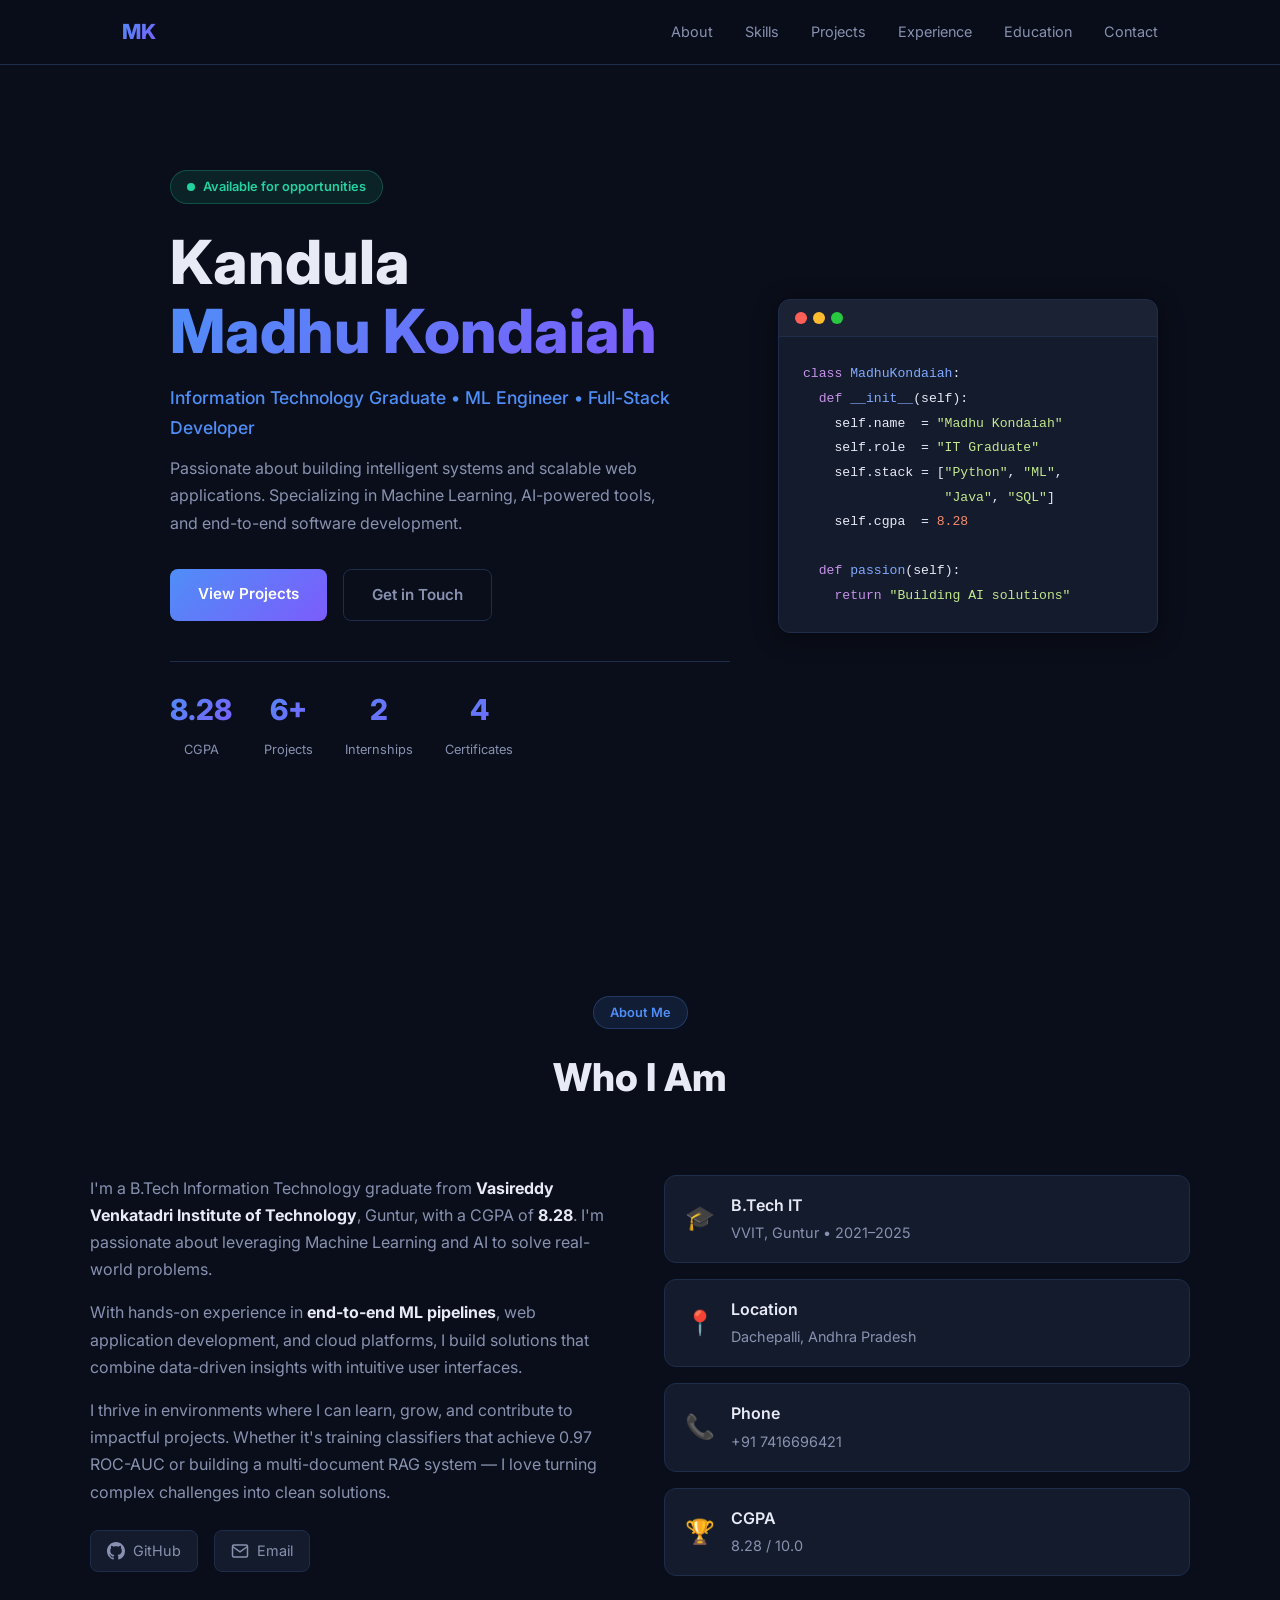
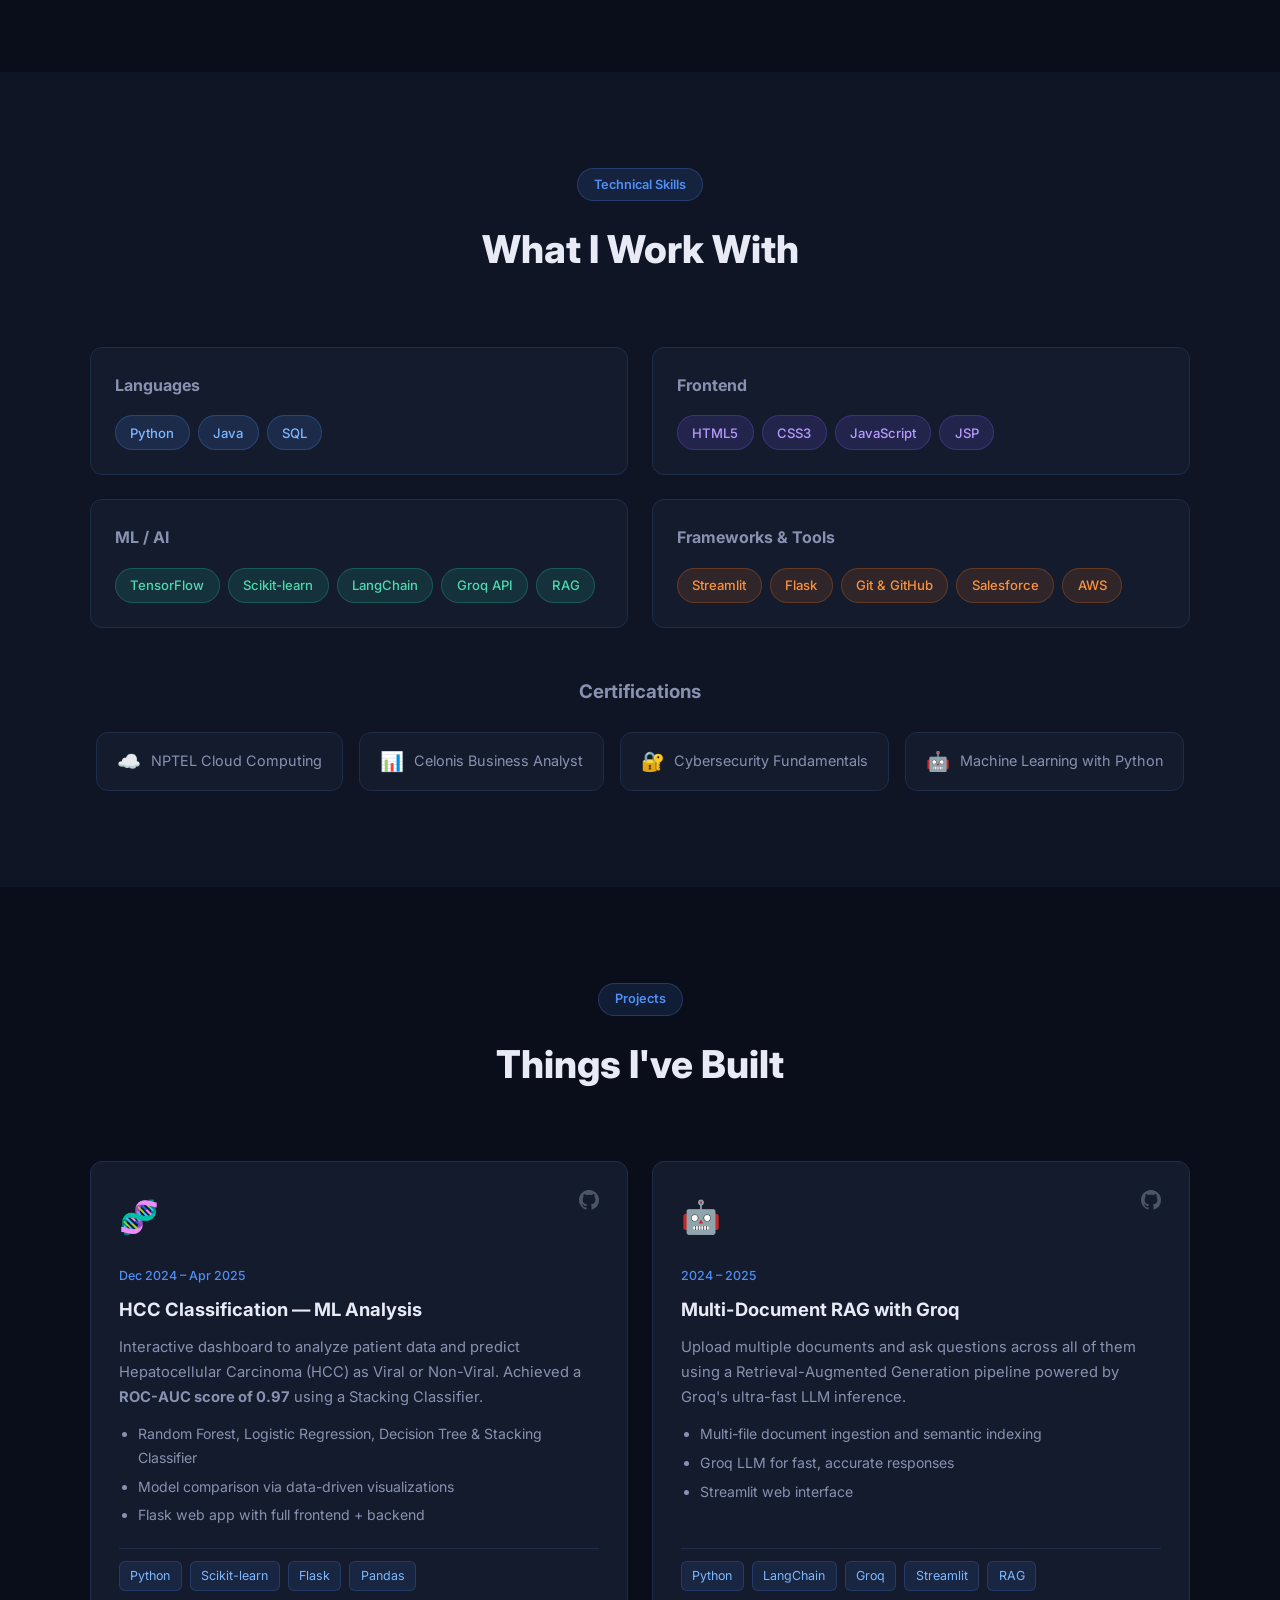
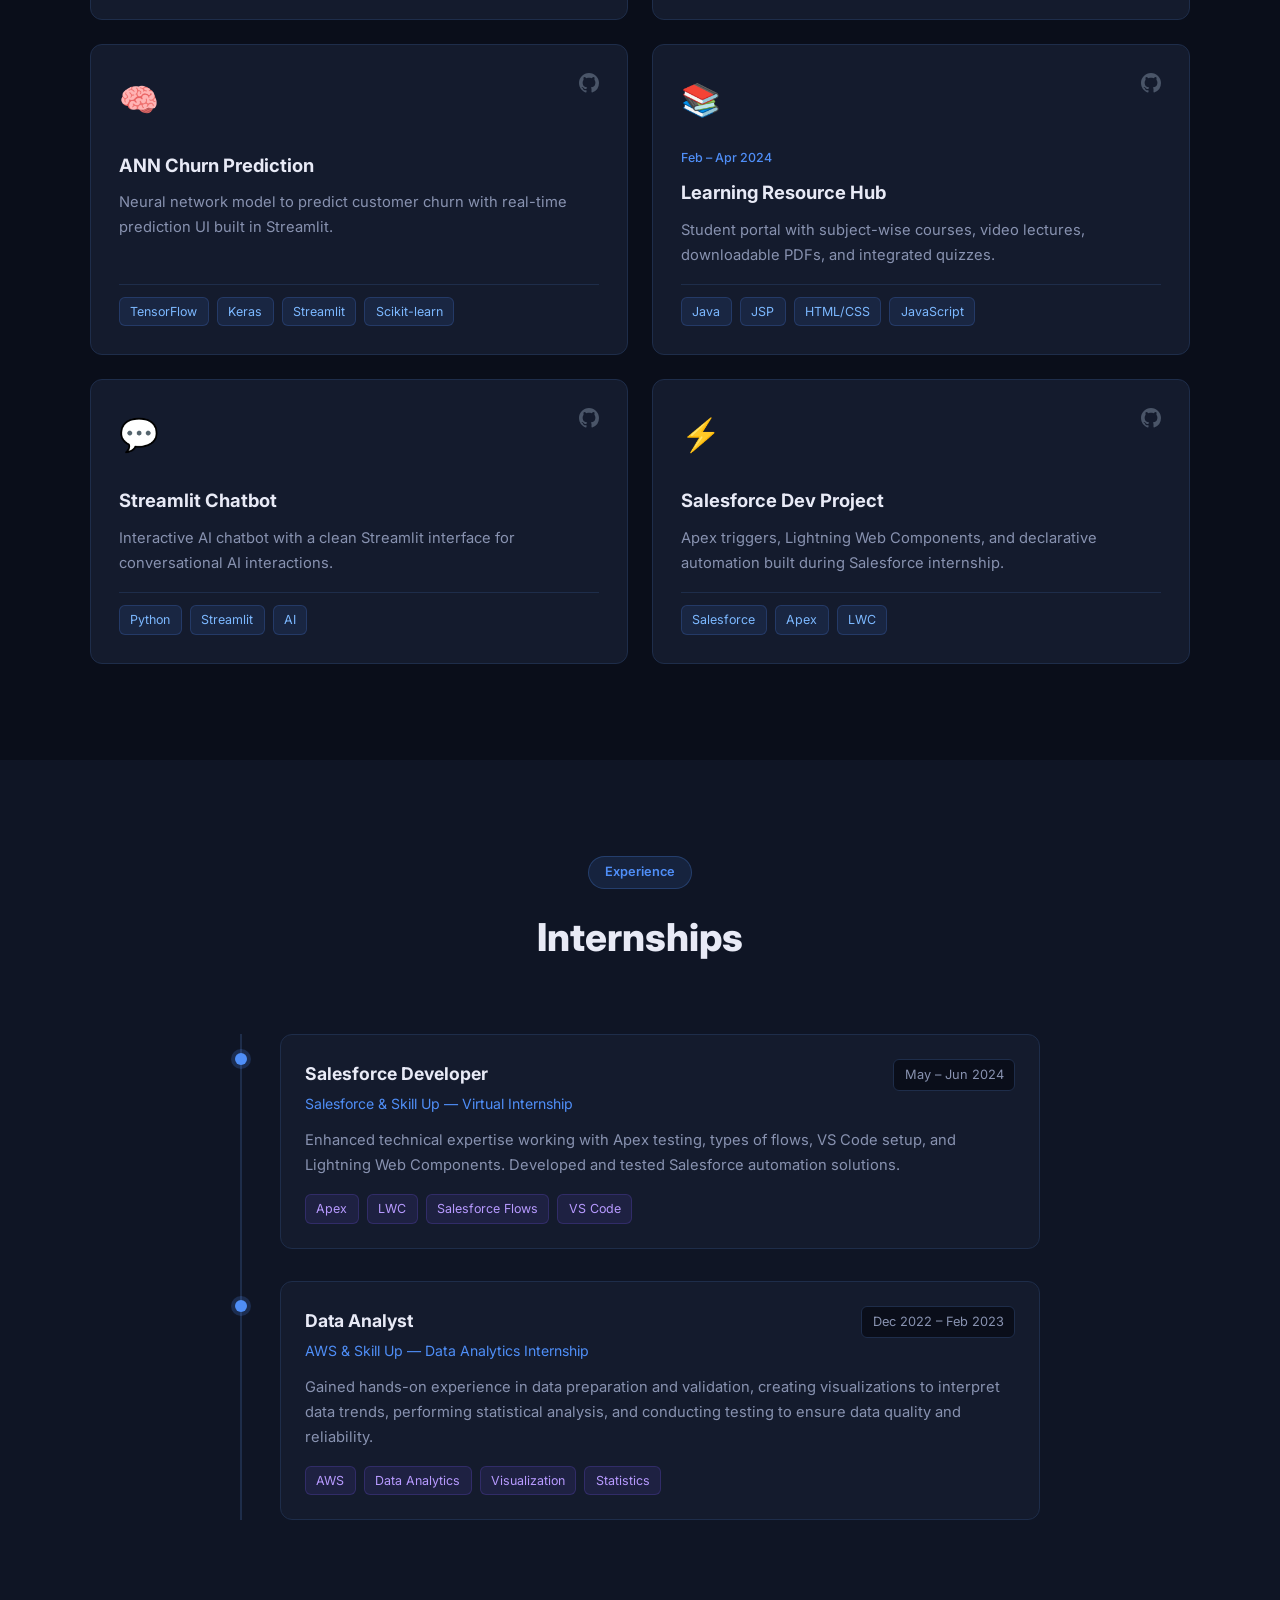
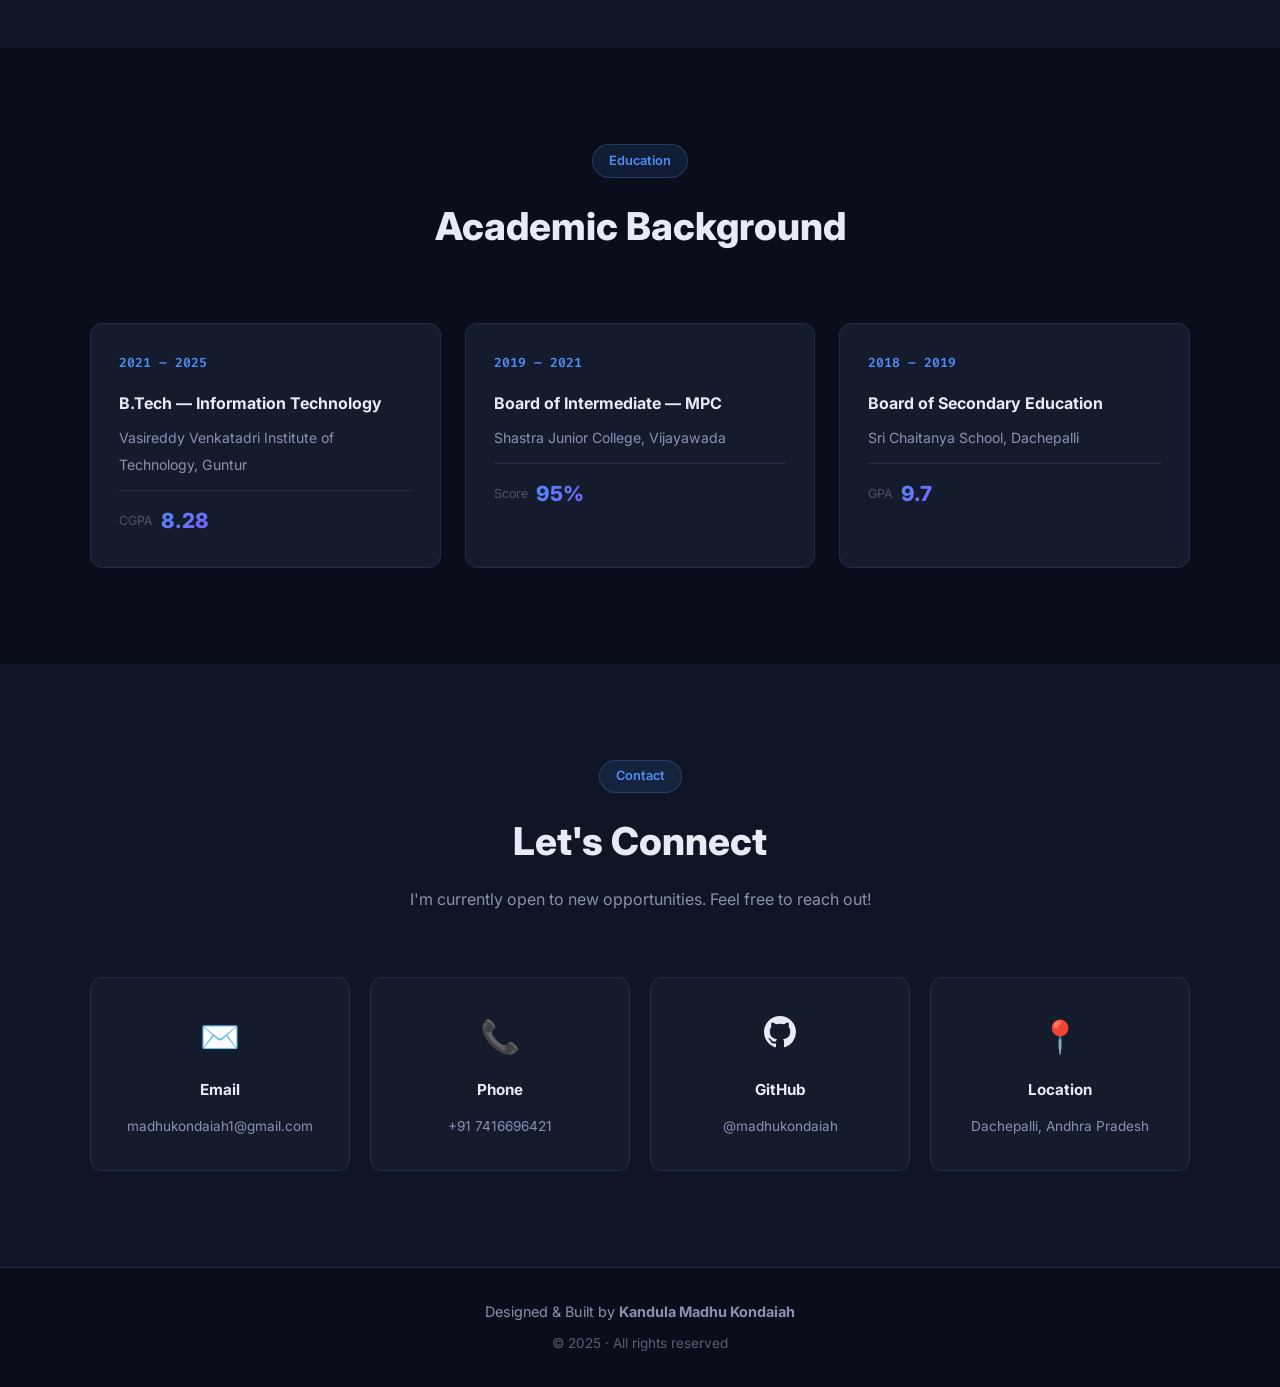
==== index.html @ 59bcff16 "Initial portfolio site for madhukondaiah.github.io" ====
<!DOCTYPE html>
<html lang="en">
<head>
  <meta charset="UTF-8" />
  <meta name="viewport" content="width=device-width, initial-scale=1.0"/>
  <title>Kandula Madhu Kondaiah | Portfolio</title>
  <link rel="preconnect" href="https://fonts.googleapis.com">
  <link href="https://fonts.googleapis.com/css2?family=Inter:wght@300;400;500;600;700;800&family=Fira+Code:wght@400;500&display=swap" rel="stylesheet">
  <link rel="stylesheet" href="style.css"/>
</head>
<body>

  <!-- NAV -->
  <nav id="navbar">
    <div class="nav-inner">
      <span class="nav-logo">MK</span>
      <ul class="nav-links">
        <li><a href="#about">About</a></li>
        <li><a href="#skills">Skills</a></li>
        <li><a href="#projects">Projects</a></li>
        <li><a href="#experience">Experience</a></li>
        <li><a href="#education">Education</a></li>
        <li><a href="#contact">Contact</a></li>
      </ul>
      <button class="menu-btn" onclick="toggleMenu()">&#9776;</button>
    </div>
    <ul class="nav-mobile" id="mobileMenu">
      <li><a href="#about" onclick="toggleMenu()">About</a></li>
      <li><a href="#skills" onclick="toggleMenu()">Skills</a></li>
      <li><a href="#projects" onclick="toggleMenu()">Projects</a></li>
      <li><a href="#experience" onclick="toggleMenu()">Experience</a></li>
      <li><a href="#education" onclick="toggleMenu()">Education</a></li>
      <li><a href="#contact" onclick="toggleMenu()">Contact</a></li>
    </ul>
  </nav>

  <!-- HERO -->
  <section class="hero" id="home">
    <div class="hero-bg"></div>
    <div class="hero-content">
      <div class="hero-tag">Available for opportunities</div>
      <h1>Kandula<br><span class="accent">Madhu Kondaiah</span></h1>
      <p class="hero-sub">Information Technology Graduate &bull; ML Engineer &bull; Full-Stack Developer</p>
      <p class="hero-desc">Passionate about building intelligent systems and scalable web applications. Specializing in Machine Learning, AI-powered tools, and end-to-end software development.</p>
      <div class="hero-btns">
        <a href="#projects" class="btn btn-primary">View Projects</a>
        <a href="#contact" class="btn btn-outline">Get in Touch</a>
      </div>
      <div class="hero-stats">
        <div class="stat"><span>8.28</span><small>CGPA</small></div>
        <div class="stat"><span>6+</span><small>Projects</small></div>
        <div class="stat"><span>2</span><small>Internships</small></div>
        <div class="stat"><span>4</span><small>Certificates</small></div>
      </div>
    </div>
    <div class="hero-visual">
      <div class="code-card">
        <div class="code-dots"><span></span><span></span><span></span></div>
        <pre><code><span class="kw">class</span> <span class="cl">MadhuKondaiah</span>:
  <span class="kw">def</span> <span class="fn">__init__</span>(self):
    self.name  = <span class="str">"Madhu Kondaiah"</span>
    self.role  = <span class="str">"IT Graduate"</span>
    self.stack = [<span class="str">"Python"</span>, <span class="str">"ML"</span>,
                  <span class="str">"Java"</span>, <span class="str">"SQL"</span>]
    self.cgpa  = <span class="num">8.28</span>

  <span class="kw">def</span> <span class="fn">passion</span>(self):
    <span class="kw">return</span> <span class="str">"Building AI solutions"</span></code></pre>
      </div>
    </div>
  </section>

  <!-- ABOUT -->
  <section class="section" id="about">
    <div class="container">
      <div class="section-header">
        <span class="section-tag">About Me</span>
        <h2>Who I Am</h2>
      </div>
      <div class="about-grid">
        <div class="about-text">
          <p>I'm a B.Tech Information Technology graduate from <strong>Vasireddy Venkatadri Institute of Technology</strong>, Guntur, with a CGPA of <strong>8.28</strong>. I'm passionate about leveraging Machine Learning and AI to solve real-world problems.</p>
          <p>With hands-on experience in <strong>end-to-end ML pipelines</strong>, web application development, and cloud platforms, I build solutions that combine data-driven insights with intuitive user interfaces.</p>
          <p>I thrive in environments where I can learn, grow, and contribute to impactful projects. Whether it's training classifiers that achieve 0.97 ROC-AUC or building a multi-document RAG system — I love turning complex challenges into clean solutions.</p>
          <div class="about-links">
            <a href="https://github.com/madhukondaiah" target="_blank" class="link-chip">
              <svg viewBox="0 0 24 24" width="18" height="18" fill="currentColor"><path d="M12 0C5.37 0 0 5.37 0 12c0 5.31 3.435 9.795 8.205 11.385.6.105.825-.255.825-.57 0-.285-.015-1.23-.015-2.235-3.015.555-3.795-.735-4.035-1.41-.135-.345-.72-1.41-1.23-1.695-.42-.225-1.02-.78-.015-.795.945-.015 1.62.87 1.845 1.23 1.08 1.815 2.805 1.305 3.495.99.105-.78.42-1.305.765-1.605-2.67-.3-5.46-1.335-5.46-5.925 0-1.305.465-2.385 1.23-3.225-.12-.3-.54-1.53.12-3.18 0 0 1.005-.315 3.3 1.23.96-.27 1.98-.405 3-.405s2.04.135 3 .405c2.295-1.56 3.3-1.23 3.3-1.23.66 1.65.24 2.88.12 3.18.765.84 1.23 1.905 1.23 3.225 0 4.605-2.805 5.625-5.475 5.925.435.375.81 1.095.81 2.22 0 1.605-.015 2.895-.015 3.3 0 .315.225.69.825.57A12.02 12.02 0 0 0 24 12c0-6.63-5.37-12-12-12z"/></svg>
              GitHub
            </a>
            <a href="mailto:madhukondaiah1@gmail.com" class="link-chip">
              <svg viewBox="0 0 24 24" width="18" height="18" fill="none" stroke="currentColor" stroke-width="2"><path d="M4 4h16c1.1 0 2 .9 2 2v12c0 1.1-.9 2-2 2H4c-1.1 0-2-.9-2-2V6c0-1.1.9-2 2-2z"/><polyline points="22,6 12,13 2,6"/></svg>
              Email
            </a>
          </div>
        </div>
        <div class="about-cards">
          <div class="info-card">
            <div class="info-icon">🎓</div>
            <div>
              <strong>B.Tech IT</strong>
              <span>VVIT, Guntur &bull; 2021–2025</span>
            </div>
          </div>
          <div class="info-card">
            <div class="info-icon">📍</div>
            <div>
              <strong>Location</strong>
              <span>Dachepalli, Andhra Pradesh</span>
            </div>
          </div>
          <div class="info-card">
            <div class="info-icon">📞</div>
            <div>
              <strong>Phone</strong>
              <span>+91 7416696421</span>
            </div>
          </div>
          <div class="info-card">
            <div class="info-icon">🏆</div>
            <div>
              <strong>CGPA</strong>
              <span>8.28 / 10.0</span>
            </div>
          </div>
        </div>
      </div>
    </div>
  </section>

  <!-- SKILLS -->
  <section class="section section-alt" id="skills">
    <div class="container">
      <div class="section-header">
        <span class="section-tag">Technical Skills</span>
        <h2>What I Work With</h2>
      </div>
      <div class="skills-grid">
        <div class="skill-group">
          <h3>Languages</h3>
          <div class="skill-chips">
            <span class="chip chip-blue">Python</span>
            <span class="chip chip-blue">Java</span>
            <span class="chip chip-blue">SQL</span>
          </div>
        </div>
        <div class="skill-group">
          <h3>Frontend</h3>
          <div class="skill-chips">
            <span class="chip chip-purple">HTML5</span>
            <span class="chip chip-purple">CSS3</span>
            <span class="chip chip-purple">JavaScript</span>
            <span class="chip chip-purple">JSP</span>
          </div>
        </div>
        <div class="skill-group">
          <h3>ML / AI</h3>
          <div class="skill-chips">
            <span class="chip chip-green">TensorFlow</span>
            <span class="chip chip-green">Scikit-learn</span>
            <span class="chip chip-green">LangChain</span>
            <span class="chip chip-green">Groq API</span>
            <span class="chip chip-green">RAG</span>
          </div>
        </div>
        <div class="skill-group">
          <h3>Frameworks &amp; Tools</h3>
          <div class="skill-chips">
            <span class="chip chip-orange">Streamlit</span>
            <span class="chip chip-orange">Flask</span>
            <span class="chip chip-orange">Git &amp; GitHub</span>
            <span class="chip chip-orange">Salesforce</span>
            <span class="chip chip-orange">AWS</span>
          </div>
        </div>
      </div>
      <!-- Cert badges -->
      <div class="certs-row">
        <h3 style="text-align:center;margin-bottom:1.5rem;color:var(--text-secondary);">Certifications</h3>
        <div class="cert-badges">
          <div class="cert-badge">
            <span class="cert-icon">☁️</span>
            <span>NPTEL Cloud Computing</span>
          </div>
          <div class="cert-badge">
            <span class="cert-icon">📊</span>
            <span>Celonis Business Analyst</span>
          </div>
          <div class="cert-badge">
            <span class="cert-icon">🔐</span>
            <span>Cybersecurity Fundamentals</span>
          </div>
          <div class="cert-badge">
            <span class="cert-icon">🤖</span>
            <span>Machine Learning with Python</span>
          </div>
        </div>
      </div>
    </div>
  </section>

  <!-- PROJECTS -->
  <section class="section" id="projects">
    <div class="container">
      <div class="section-header">
        <span class="section-tag">Projects</span>
        <h2>Things I've Built</h2>
      </div>
      <div class="projects-grid">

        <div class="project-card featured">
          <div class="project-header">
            <div class="project-icon">🧬</div>
            <div class="project-links">
              <a href="https://github.com/madhukondaiah/machine-learning-classification-of-HCC" target="_blank" title="GitHub">
                <svg viewBox="0 0 24 24" width="20" height="20" fill="currentColor"><path d="M12 0C5.37 0 0 5.37 0 12c0 5.31 3.435 9.795 8.205 11.385.6.105.825-.255.825-.57 0-.285-.015-1.23-.015-2.235-3.015.555-3.795-.735-4.035-1.41-.135-.345-.72-1.41-1.23-1.695-.42-.225-1.02-.78-.015-.795.945-.015 1.62.87 1.845 1.23 1.08 1.815 2.805 1.305 3.495.99.105-.78.42-1.305.765-1.605-2.67-.3-5.46-1.335-5.46-5.925 0-1.305.465-2.385 1.23-3.225-.12-.3-.54-1.53.12-3.18 0 0 1.005-.315 3.3 1.23.96-.27 1.98-.405 3-.405s2.04.135 3 .405c2.295-1.56 3.3-1.23 3.3-1.23.66 1.65.24 2.88.12 3.18.765.84 1.23 1.905 1.23 3.225 0 4.605-2.805 5.625-5.475 5.925.435.375.81 1.095.81 2.22 0 1.605-.015 2.895-.015 3.3 0 .315.225.69.825.57A12.02 12.02 0 0 0 24 12c0-6.63-5.37-12-12-12z"/></svg>
              </a>
            </div>
          </div>
          <div class="project-body">
            <span class="project-date">Dec 2024 – Apr 2025</span>
            <h3>HCC Classification — ML Analysis</h3>
            <p>Interactive dashboard to analyze patient data and predict Hepatocellular Carcinoma (HCC) as Viral or Non-Viral. Achieved a <strong>ROC-AUC score of 0.97</strong> using a Stacking Classifier.</p>
            <ul class="project-highlights">
              <li>Random Forest, Logistic Regression, Decision Tree &amp; Stacking Classifier</li>
              <li>Model comparison via data-driven visualizations</li>
              <li>Flask web app with full frontend + backend</li>
            </ul>
          </div>
          <div class="project-tags">
            <span>Python</span><span>Scikit-learn</span><span>Flask</span><span>Pandas</span>
          </div>
        </div>

        <div class="project-card featured">
          <div class="project-header">
            <div class="project-icon">🤖</div>
            <div class="project-links">
              <a href="https://github.com/madhukondaiah/multi-doc-rag-groq" target="_blank" title="GitHub">
                <svg viewBox="0 0 24 24" width="20" height="20" fill="currentColor"><path d="M12 0C5.37 0 0 5.37 0 12c0 5.31 3.435 9.795 8.205 11.385.6.105.825-.255.825-.57 0-.285-.015-1.23-.015-2.235-3.015.555-3.795-.735-4.035-1.41-.135-.345-.72-1.41-1.23-1.695-.42-.225-1.02-.78-.015-.795.945-.015 1.62.87 1.845 1.23 1.08 1.815 2.805 1.305 3.495.99.105-.78.42-1.305.765-1.605-2.67-.3-5.46-1.335-5.46-5.925 0-1.305.465-2.385 1.23-3.225-.12-.3-.54-1.53.12-3.18 0 0 1.005-.315 3.3 1.23.96-.27 1.98-.405 3-.405s2.04.135 3 .405c2.295-1.56 3.3-1.23 3.3-1.23.66 1.65.24 2.88.12 3.18.765.84 1.23 1.905 1.23 3.225 0 4.605-2.805 5.625-5.475 5.925.435.375.81 1.095.81 2.22 0 1.605-.015 2.895-.015 3.3 0 .315.225.69.825.57A12.02 12.02 0 0 0 24 12c0-6.63-5.37-12-12-12z"/></svg>
              </a>
            </div>
          </div>
          <div class="project-body">
            <span class="project-date">2024 – 2025</span>
            <h3>Multi-Document RAG with Groq</h3>
            <p>Upload multiple documents and ask questions across all of them using a Retrieval-Augmented Generation pipeline powered by Groq's ultra-fast LLM inference.</p>
            <ul class="project-highlights">
              <li>Multi-file document ingestion and semantic indexing</li>
              <li>Groq LLM for fast, accurate responses</li>
              <li>Streamlit web interface</li>
            </ul>
          </div>
          <div class="project-tags">
            <span>Python</span><span>LangChain</span><span>Groq</span><span>Streamlit</span><span>RAG</span>
          </div>
        </div>

        <div class="project-card">
          <div class="project-header">
            <div class="project-icon">🧠</div>
            <div class="project-links">
              <a href="https://github.com/madhukondaiah/ANN-Classification-Churn" target="_blank" title="GitHub">
                <svg viewBox="0 0 24 24" width="20" height="20" fill="currentColor"><path d="M12 0C5.37 0 0 5.37 0 12c0 5.31 3.435 9.795 8.205 11.385.6.105.825-.255.825-.57 0-.285-.015-1.23-.015-2.235-3.015.555-3.795-.735-4.035-1.41-.135-.345-.72-1.41-1.23-1.695-.42-.225-1.02-.78-.015-.795.945-.015 1.62.87 1.845 1.23 1.08 1.815 2.805 1.305 3.495.99.105-.78.42-1.305.765-1.605-2.67-.3-5.46-1.335-5.46-5.925 0-1.305.465-2.385 1.23-3.225-.12-.3-.54-1.53.12-3.18 0 0 1.005-.315 3.3 1.23.96-.27 1.98-.405 3-.405s2.04.135 3 .405c2.295-1.56 3.3-1.23 3.3-1.23.66 1.65.24 2.88.12 3.18.765.84 1.23 1.905 1.23 3.225 0 4.605-2.805 5.625-5.475 5.925.435.375.81 1.095.81 2.22 0 1.605-.015 2.895-.015 3.3 0 .315.225.69.825.57A12.02 12.02 0 0 0 24 12c0-6.63-5.37-12-12-12z"/></svg>
              </a>
            </div>
          </div>
          <div class="project-body">
            <h3>ANN Churn Prediction</h3>
            <p>Neural network model to predict customer churn with real-time prediction UI built in Streamlit.</p>
          </div>
          <div class="project-tags">
            <span>TensorFlow</span><span>Keras</span><span>Streamlit</span><span>Scikit-learn</span>
          </div>
        </div>

        <div class="project-card">
          <div class="project-header">
            <div class="project-icon">📚</div>
            <div class="project-links">
              <a href="https://github.com/madhukondaiah/learning-resource-hub" target="_blank" title="GitHub">
                <svg viewBox="0 0 24 24" width="20" height="20" fill="currentColor"><path d="M12 0C5.37 0 0 5.37 0 12c0 5.31 3.435 9.795 8.205 11.385.6.105.825-.255.825-.57 0-.285-.015-1.23-.015-2.235-3.015.555-3.795-.735-4.035-1.41-.135-.345-.72-1.41-1.23-1.695-.42-.225-1.02-.78-.015-.795.945-.015 1.62.87 1.845 1.23 1.08 1.815 2.805 1.305 3.495.99.105-.78.42-1.305.765-1.605-2.67-.3-5.46-1.335-5.46-5.925 0-1.305.465-2.385 1.23-3.225-.12-.3-.54-1.53.12-3.18 0 0 1.005-.315 3.3 1.23.96-.27 1.98-.405 3-.405s2.04.135 3 .405c2.295-1.56 3.3-1.23 3.3-1.23.66 1.65.24 2.88.12 3.18.765.84 1.23 1.905 1.23 3.225 0 4.605-2.805 5.625-5.475 5.925.435.375.81 1.095.81 2.22 0 1.605-.015 2.895-.015 3.3 0 .315.225.69.825.57A12.02 12.02 0 0 0 24 12c0-6.63-5.37-12-12-12z"/></svg>
              </a>
            </div>
          </div>
          <div class="project-body">
            <span class="project-date">Feb – Apr 2024</span>
            <h3>Learning Resource Hub</h3>
            <p>Student portal with subject-wise courses, video lectures, downloadable PDFs, and integrated quizzes.</p>
          </div>
          <div class="project-tags">
            <span>Java</span><span>JSP</span><span>HTML/CSS</span><span>JavaScript</span>
          </div>
        </div>

        <div class="project-card">
          <div class="project-header">
            <div class="project-icon">💬</div>
            <div class="project-links">
              <a href="https://github.com/madhukondaiah/streamlit-chatbot" target="_blank" title="GitHub">
                <svg viewBox="0 0 24 24" width="20" height="20" fill="currentColor"><path d="M12 0C5.37 0 0 5.37 0 12c0 5.31 3.435 9.795 8.205 11.385.6.105.825-.255.825-.57 0-.285-.015-1.23-.015-2.235-3.015.555-3.795-.735-4.035-1.41-.135-.345-.72-1.41-1.23-1.695-.42-.225-1.02-.78-.015-.795.945-.015 1.62.87 1.845 1.23 1.08 1.815 2.805 1.305 3.495.99.105-.78.42-1.305.765-1.605-2.67-.3-5.46-1.335-5.46-5.925 0-1.305.465-2.385 1.23-3.225-.12-.3-.54-1.53.12-3.18 0 0 1.005-.315 3.3 1.23.96-.27 1.98-.405 3-.405s2.04.135 3 .405c2.295-1.56 3.3-1.23 3.3-1.23.66 1.65.24 2.88.12 3.18.765.84 1.23 1.905 1.23 3.225 0 4.605-2.805 5.625-5.475 5.925.435.375.81 1.095.81 2.22 0 1.605-.015 2.895-.015 3.3 0 .315.225.69.825.57A12.02 12.02 0 0 0 24 12c0-6.63-5.37-12-12-12z"/></svg>
              </a>
            </div>
          </div>
          <div class="project-body">
            <h3>Streamlit Chatbot</h3>
            <p>Interactive AI chatbot with a clean Streamlit interface for conversational AI interactions.</p>
          </div>
          <div class="project-tags">
            <span>Python</span><span>Streamlit</span><span>AI</span>
          </div>
        </div>

        <div class="project-card">
          <div class="project-header">
            <div class="project-icon">⚡</div>
            <div class="project-links">
              <a href="https://github.com/madhukondaiah/salesforces" target="_blank" title="GitHub">
                <svg viewBox="0 0 24 24" width="20" height="20" fill="currentColor"><path d="M12 0C5.37 0 0 5.37 0 12c0 5.31 3.435 9.795 8.205 11.385.6.105.825-.255.825-.57 0-.285-.015-1.23-.015-2.235-3.015.555-3.795-.735-4.035-1.41-.135-.345-.72-1.41-1.23-1.695-.42-.225-1.02-.78-.015-.795.945-.015 1.62.87 1.845 1.23 1.08 1.815 2.805 1.305 3.495.99.105-.78.42-1.305.765-1.605-2.67-.3-5.46-1.335-5.46-5.925 0-1.305.465-2.385 1.23-3.225-.12-.3-.54-1.53.12-3.18 0 0 1.005-.315 3.3 1.23.96-.27 1.98-.405 3-.405s2.04.135 3 .405c2.295-1.56 3.3-1.23 3.3-1.23.66 1.65.24 2.88.12 3.18.765.84 1.23 1.905 1.23 3.225 0 4.605-2.805 5.625-5.475 5.925.435.375.81 1.095.81 2.22 0 1.605-.015 2.895-.015 3.3 0 .315.225.69.825.57A12.02 12.02 0 0 0 24 12c0-6.63-5.37-12-12-12z"/></svg>
              </a>
            </div>
          </div>
          <div class="project-body">
            <h3>Salesforce Dev Project</h3>
            <p>Apex triggers, Lightning Web Components, and declarative automation built during Salesforce internship.</p>
          </div>
          <div class="project-tags">
            <span>Salesforce</span><span>Apex</span><span>LWC</span>
          </div>
        </div>

      </div>
    </div>
  </section>

  <!-- EXPERIENCE -->
  <section class="section section-alt" id="experience">
    <div class="container">
      <div class="section-header">
        <span class="section-tag">Experience</span>
        <h2>Internships</h2>
      </div>
      <div class="timeline">

        <div class="timeline-item">
          <div class="timeline-dot"></div>
          <div class="timeline-card">
            <div class="timeline-header">
              <div>
                <h3>Salesforce Developer</h3>
                <span class="company">Salesforce &amp; Skill Up — Virtual Internship</span>
              </div>
              <span class="timeline-date">May – Jun 2024</span>
            </div>
            <p>Enhanced technical expertise working with Apex testing, types of flows, VS Code setup, and Lightning Web Components. Developed and tested Salesforce automation solutions.</p>
            <div class="timeline-tags">
              <span>Apex</span><span>LWC</span><span>Salesforce Flows</span><span>VS Code</span>
            </div>
          </div>
        </div>

        <div class="timeline-item">
          <div class="timeline-dot"></div>
          <div class="timeline-card">
            <div class="timeline-header">
              <div>
                <h3>Data Analyst</h3>
                <span class="company">AWS &amp; Skill Up — Data Analytics Internship</span>
              </div>
              <span class="timeline-date">Dec 2022 – Feb 2023</span>
            </div>
            <p>Gained hands-on experience in data preparation and validation, creating visualizations to interpret data trends, performing statistical analysis, and conducting testing to ensure data quality and reliability.</p>
            <div class="timeline-tags">
              <span>AWS</span><span>Data Analytics</span><span>Visualization</span><span>Statistics</span>
            </div>
          </div>
        </div>

      </div>
    </div>
  </section>

  <!-- EDUCATION -->
  <section class="section" id="education">
    <div class="container">
      <div class="section-header">
        <span class="section-tag">Education</span>
        <h2>Academic Background</h2>
      </div>
      <div class="edu-grid">
        <div class="edu-card">
          <div class="edu-year">2021 – 2025</div>
          <div class="edu-body">
            <h3>B.Tech — Information Technology</h3>
            <span class="edu-inst">Vasireddy Venkatadri Institute of Technology, Guntur</span>
            <div class="edu-score">
              <span class="score-label">CGPA</span>
              <span class="score-val">8.28</span>
            </div>
          </div>
        </div>
        <div class="edu-card">
          <div class="edu-year">2019 – 2021</div>
          <div class="edu-body">
            <h3>Board of Intermediate — MPC</h3>
            <span class="edu-inst">Shastra Junior College, Vijayawada</span>
            <div class="edu-score">
              <span class="score-label">Score</span>
              <span class="score-val">95%</span>
            </div>
          </div>
        </div>
        <div class="edu-card">
          <div class="edu-year">2018 – 2019</div>
          <div class="edu-body">
            <h3>Board of Secondary Education</h3>
            <span class="edu-inst">Sri Chaitanya School, Dachepalli</span>
            <div class="edu-score">
              <span class="score-label">GPA</span>
              <span class="score-val">9.7</span>
            </div>
          </div>
        </div>
      </div>
    </div>
  </section>

  <!-- CONTACT -->
  <section class="section section-alt" id="contact">
    <div class="container">
      <div class="section-header">
        <span class="section-tag">Contact</span>
        <h2>Let's Connect</h2>
        <p class="section-sub">I'm currently open to new opportunities. Feel free to reach out!</p>
      </div>
      <div class="contact-grid">
        <a href="mailto:madhukondaiah1@gmail.com" class="contact-card">
          <div class="contact-icon">✉️</div>
          <h4>Email</h4>
          <span>madhukondaiah1@gmail.com</span>
        </a>
        <a href="tel:+917416696421" class="contact-card">
          <div class="contact-icon">📞</div>
          <h4>Phone</h4>
          <span>+91 7416696421</span>
        </a>
        <a href="https://github.com/madhukondaiah" target="_blank" class="contact-card">
          <div class="contact-icon">
            <svg viewBox="0 0 24 24" width="32" height="32" fill="currentColor"><path d="M12 0C5.37 0 0 5.37 0 12c0 5.31 3.435 9.795 8.205 11.385.6.105.825-.255.825-.57 0-.285-.015-1.23-.015-2.235-3.015.555-3.795-.735-4.035-1.41-.135-.345-.72-1.41-1.23-1.695-.42-.225-1.02-.78-.015-.795.945-.015 1.62.87 1.845 1.23 1.08 1.815 2.805 1.305 3.495.99.105-.78.42-1.305.765-1.605-2.67-.3-5.46-1.335-5.46-5.925 0-1.305.465-2.385 1.23-3.225-.12-.3-.54-1.53.12-3.18 0 0 1.005-.315 3.3 1.23.96-.27 1.98-.405 3-.405s2.04.135 3 .405c2.295-1.56 3.3-1.23 3.3-1.23.66 1.65.24 2.88.12 3.18.765.84 1.23 1.905 1.23 3.225 0 4.605-2.805 5.625-5.475 5.925.435.375.81 1.095.81 2.22 0 1.605-.015 2.895-.015 3.3 0 .315.225.69.825.57A12.02 12.02 0 0 0 24 12c0-6.63-5.37-12-12-12z"/></svg>
          </div>
          <h4>GitHub</h4>
          <span>@madhukondaiah</span>
        </a>
        <div class="contact-card no-link">
          <div class="contact-icon">📍</div>
          <h4>Location</h4>
          <span>Dachepalli, Andhra Pradesh</span>
        </div>
      </div>
    </div>
  </section>

  <!-- FOOTER -->
  <footer>
    <div class="container">
      <p>Designed &amp; Built by <strong>Kandula Madhu Kondaiah</strong></p>
      <p style="margin-top:0.5rem;font-size:0.85rem;opacity:0.6;">© 2025 · All rights reserved</p>
    </div>
  </footer>

  <script src="script.js"></script>
</body>
</html>
---- style.css ----
*, *::before, *::after { box-sizing: border-box; margin: 0; padding: 0; }

:root {
  --bg: #0a0e1a;
  --bg2: #0f1525;
  --card: #141b2d;
  --card-hover: #1a2340;
  --border: #1e2d4a;
  --accent: #4f8ef7;
  --accent2: #7c5cfc;
  --green: #22d3a0;
  --orange: #f97316;
  --text: #e8eaf6;
  --text-secondary: #8892b0;
  --text-muted: #4a5568;
  --radius: 12px;
  --shadow: 0 4px 24px rgba(0,0,0,0.4);
}

html { scroll-behavior: smooth; }

body {
  font-family: 'Inter', sans-serif;
  background: var(--bg);
  color: var(--text);
  line-height: 1.7;
  overflow-x: hidden;
}

a { color: inherit; text-decoration: none; }

/* ── NAV ── */
#navbar {
  position: fixed; top: 0; left: 0; right: 0; z-index: 100;
  background: rgba(10,14,26,0.85);
  backdrop-filter: blur(12px);
  border-bottom: 1px solid var(--border);
}
.nav-inner {
  max-width: 1100px; margin: 0 auto;
  padding: 0 2rem;
  height: 64px;
  display: flex; align-items: center; justify-content: space-between;
}
.nav-logo {
  font-size: 1.3rem; font-weight: 800;
  background: linear-gradient(135deg, var(--accent), var(--accent2));
  -webkit-background-clip: text; -webkit-text-fill-color: transparent;
}
.nav-links { display: flex; gap: 2rem; list-style: none; }
.nav-links a {
  font-size: 0.9rem; color: var(--text-secondary);
  transition: color .2s;
}
.nav-links a:hover { color: var(--accent); }
.menu-btn {
  display: none; background: none; border: none;
  color: var(--text); font-size: 1.4rem; cursor: pointer;
}
.nav-mobile {
  display: none; list-style: none;
  flex-direction: column; gap: 0;
  background: var(--bg2);
  border-top: 1px solid var(--border);
}
.nav-mobile.open { display: flex; }
.nav-mobile a {
  display: block; padding: .85rem 2rem;
  color: var(--text-secondary); font-size: .95rem;
  border-bottom: 1px solid var(--border);
  transition: background .2s, color .2s;
}
.nav-mobile a:hover { background: var(--card); color: var(--accent); }

/* ── HERO ── */
.hero {
  min-height: 100vh;
  display: flex; align-items: center;
  padding: 6rem 2rem 4rem;
  position: relative;
  overflow: hidden;
}
.hero-bg {
  position: absolute; inset: 0; z-index: 0;
  background:
    radial-gradient(ellipse 60% 50% at 20% 50%, rgba(79,142,247,.12) 0%, transparent 60%),
    radial-gradient(ellipse 50% 60% at 80% 20%, rgba(124,92,252,.1) 0%, transparent 60%);
}
.hero > * { position: relative; z-index: 1; }
.hero {
  flex-direction: row; gap: 3rem;
  max-width: 1100px; margin: 0 auto; width: 100%;
  flex-wrap: wrap;
}
.hero-content { flex: 1; min-width: 280px; }
.hero-visual { flex: 0 0 380px; }

.hero-tag {
  display: inline-flex; align-items: center; gap: .5rem;
  background: rgba(34,211,160,.1); color: var(--green);
  border: 1px solid rgba(34,211,160,.25);
  border-radius: 999px; padding: .3rem 1rem;
  font-size: .8rem; font-weight: 600;
  margin-bottom: 1.5rem;
}
.hero-tag::before { content: ''; width: 8px; height: 8px; border-radius: 50%; background: var(--green); animation: pulse 2s infinite; }
@keyframes pulse { 0%,100%{opacity:1}50%{opacity:.4} }

.hero h1 {
  font-size: clamp(2.2rem, 5vw, 3.8rem);
  font-weight: 800; line-height: 1.15;
  margin-bottom: 1rem;
}
.accent {
  background: linear-gradient(135deg, var(--accent), var(--accent2));
  -webkit-background-clip: text; -webkit-text-fill-color: transparent;
}
.hero-sub {
  font-size: 1.1rem; color: var(--accent);
  font-weight: 500; margin-bottom: .75rem;
}
.hero-desc {
  color: var(--text-secondary); font-size: 1rem;
  max-width: 500px; margin-bottom: 2rem;
}
.hero-btns { display: flex; gap: 1rem; flex-wrap: wrap; margin-bottom: 2.5rem; }

.btn {
  padding: .75rem 1.75rem; border-radius: 8px;
  font-weight: 600; font-size: .95rem;
  transition: all .2s; cursor: pointer; border: none;
  display: inline-block;
}
.btn-primary {
  background: linear-gradient(135deg, var(--accent), var(--accent2));
  color: #fff;
}
.btn-primary:hover { opacity: .88; transform: translateY(-1px); }
.btn-outline {
  background: transparent;
  border: 1.5px solid var(--border);
  color: var(--text-secondary);
}
.btn-outline:hover { border-color: var(--accent); color: var(--accent); transform: translateY(-1px); }

.hero-stats {
  display: flex; gap: 2rem; flex-wrap: wrap;
  padding-top: 1.5rem;
  border-top: 1px solid var(--border);
}
.stat { text-align: center; }
.stat span {
  display: block;
  font-size: 1.8rem; font-weight: 800;
  background: linear-gradient(135deg, var(--accent), var(--accent2));
  -webkit-background-clip: text; -webkit-text-fill-color: transparent;
}
.stat small { color: var(--text-secondary); font-size: .8rem; }

/* Code card */
.code-card {
  background: var(--card);
  border: 1px solid var(--border);
  border-radius: var(--radius);
  overflow: hidden;
  box-shadow: var(--shadow);
}
.code-dots {
  display: flex; gap: 6px; padding: .75rem 1rem;
  background: rgba(255,255,255,.03);
  border-bottom: 1px solid var(--border);
}
.code-dots span {
  width: 12px; height: 12px; border-radius: 50%;
}
.code-dots span:nth-child(1){ background: #ff5f57; }
.code-dots span:nth-child(2){ background: #febc2e; }
.code-dots span:nth-child(3){ background: #28c840; }
.code-card pre {
  padding: 1.5rem; font-family: 'Fira Code', monospace;
  font-size: .82rem; line-height: 1.8; overflow-x: auto;
}
.kw { color: #c792ea; }
.cl { color: #82aaff; }
.fn { color: #82aaff; }
.str { color: #c3e88d; }
.num { color: #f78c6c; }

/* ── SECTIONS ── */
.section { padding: 6rem 2rem; }
.section-alt { background: var(--bg2); }
.container { max-width: 1100px; margin: 0 auto; }
.section-header { text-align: center; margin-bottom: 4rem; }
.section-tag {
  display: inline-block;
  background: rgba(79,142,247,.12); color: var(--accent);
  border: 1px solid rgba(79,142,247,.25);
  border-radius: 999px; padding: .3rem 1rem;
  font-size: .8rem; font-weight: 600;
  margin-bottom: 1rem;
}
.section-header h2 {
  font-size: clamp(1.8rem, 3vw, 2.5rem);
  font-weight: 800;
}
.section-sub { color: var(--text-secondary); margin-top: .75rem; }

/* ── ABOUT ── */
.about-grid {
  display: grid; grid-template-columns: 1fr 1fr; gap: 3rem;
  align-items: start;
}
.about-text p { color: var(--text-secondary); margin-bottom: 1rem; }
.about-text p strong { color: var(--text); }
.about-links { display: flex; gap: 1rem; flex-wrap: wrap; margin-top: 1.5rem; }
.link-chip {
  display: inline-flex; align-items: center; gap: .5rem;
  background: var(--card); border: 1px solid var(--border);
  border-radius: 8px; padding: .5rem 1rem;
  font-size: .9rem; color: var(--text-secondary);
  transition: all .2s;
}
.link-chip:hover { border-color: var(--accent); color: var(--accent); }

.about-cards { display: flex; flex-direction: column; gap: 1rem; }
.info-card {
  display: flex; align-items: center; gap: 1rem;
  background: var(--card); border: 1px solid var(--border);
  border-radius: var(--radius); padding: 1rem 1.25rem;
  transition: border-color .2s;
}
.info-card:hover { border-color: var(--accent); }
.info-icon { font-size: 1.5rem; }
.info-card strong { display: block; font-weight: 600; }
.info-card span { color: var(--text-secondary); font-size: .9rem; }

/* ── SKILLS ── */
.skills-grid {
  display: grid; grid-template-columns: repeat(2,1fr); gap: 1.5rem;
  margin-bottom: 3rem;
}
.skill-group {
  background: var(--card); border: 1px solid var(--border);
  border-radius: var(--radius); padding: 1.5rem;
}
.skill-group h3 { font-size: 1rem; margin-bottom: 1rem; color: var(--text-secondary); }
.skill-chips { display: flex; flex-wrap: wrap; gap: .5rem; }
.chip {
  padding: .35rem .9rem; border-radius: 999px;
  font-size: .82rem; font-weight: 500;
}
.chip-blue { background: rgba(79,142,247,.15); color: #7cb8ff; border: 1px solid rgba(79,142,247,.25); }
.chip-purple { background: rgba(124,92,252,.15); color: #b79aff; border: 1px solid rgba(124,92,252,.25); }
.chip-green { background: rgba(34,211,160,.12); color: #4cd9b0; border: 1px solid rgba(34,211,160,.25); }
.chip-orange { background: rgba(249,115,22,.12); color: #fb923c; border: 1px solid rgba(249,115,22,.25); }

.cert-badges {
  display: flex; flex-wrap: wrap; gap: 1rem; justify-content: center;
}
.cert-badge {
  display: flex; align-items: center; gap: .6rem;
  background: var(--card); border: 1px solid var(--border);
  border-radius: var(--radius); padding: .75rem 1.25rem;
  font-size: .9rem; color: var(--text-secondary);
  transition: all .2s;
}
.cert-badge:hover { border-color: var(--accent2); color: var(--text); }
.cert-icon { font-size: 1.2rem; }

/* ── PROJECTS ── */
.projects-grid {
  display: grid;
  grid-template-columns: repeat(2,1fr);
  gap: 1.5rem;
}
.project-card.featured {
  grid-column: span 1;
}
.project-card {
  background: var(--card); border: 1px solid var(--border);
  border-radius: var(--radius); padding: 1.75rem;
  display: flex; flex-direction: column; gap: 1rem;
  transition: border-color .25s, transform .25s;
}
.project-card:hover { border-color: var(--accent); transform: translateY(-3px); }
.project-header {
  display: flex; justify-content: space-between; align-items: flex-start;
}
.project-icon { font-size: 2rem; }
.project-links a {
  color: var(--text-muted); transition: color .2s;
}
.project-links a:hover { color: var(--accent); }
.project-body { flex: 1; }
.project-date { font-size: .78rem; color: var(--accent); font-weight: 500; }
.project-body h3 { font-size: 1.15rem; margin: .4rem 0 .6rem; }
.project-body p { color: var(--text-secondary); font-size: .92rem; }
.project-highlights {
  margin-top: .75rem; padding-left: 1.2rem;
  color: var(--text-secondary); font-size: .88rem;
}
.project-highlights li { margin-bottom: .3rem; }
.project-tags {
  display: flex; flex-wrap: wrap; gap: .5rem;
  padding-top: .75rem; border-top: 1px solid var(--border);
}
.project-tags span {
  background: rgba(79,142,247,.1); color: #7cb8ff;
  border: 1px solid rgba(79,142,247,.2);
  border-radius: 6px; padding: .2rem .65rem; font-size: .78rem;
}

/* ── TIMELINE ── */
.timeline { max-width: 800px; margin: 0 auto; position: relative; }
.timeline::before {
  content: ''; position: absolute; left: 0; top: 0; bottom: 0;
  width: 2px; background: var(--border);
}
.timeline-item {
  padding-left: 2.5rem; position: relative; margin-bottom: 2rem;
}
.timeline-dot {
  position: absolute; left: -5px; top: 1.2rem;
  width: 12px; height: 12px; border-radius: 50%;
  background: var(--accent);
  box-shadow: 0 0 0 4px rgba(79,142,247,.2);
}
.timeline-card {
  background: var(--card); border: 1px solid var(--border);
  border-radius: var(--radius); padding: 1.5rem;
  transition: border-color .2s;
}
.timeline-card:hover { border-color: var(--accent); }
.timeline-header {
  display: flex; justify-content: space-between;
  align-items: flex-start; gap: 1rem; margin-bottom: .75rem;
  flex-wrap: wrap;
}
.timeline-header h3 { font-size: 1.1rem; }
.company { display: block; color: var(--accent); font-size: .88rem; margin-top: .2rem; }
.timeline-date {
  font-size: .8rem; color: var(--text-secondary);
  white-space: nowrap;
  background: var(--bg); border: 1px solid var(--border);
  border-radius: 6px; padding: .25rem .65rem;
}
.timeline-card p { color: var(--text-secondary); font-size: .92rem; margin-bottom: 1rem; }
.timeline-tags { display: flex; flex-wrap: wrap; gap: .5rem; }
.timeline-tags span {
  background: rgba(124,92,252,.1); color: #b79aff;
  border: 1px solid rgba(124,92,252,.2);
  border-radius: 6px; padding: .2rem .65rem; font-size: .78rem;
}

/* ── EDUCATION ── */
.edu-grid {
  display: grid; grid-template-columns: repeat(3,1fr); gap: 1.5rem;
}
.edu-card {
  background: var(--card); border: 1px solid var(--border);
  border-radius: var(--radius); padding: 1.75rem;
  display: flex; flex-direction: column; gap: 1rem;
  transition: border-color .2s, transform .2s;
}
.edu-card:hover { border-color: var(--accent2); transform: translateY(-3px); }
.edu-year {
  font-size: .82rem; color: var(--accent);
  font-weight: 600; font-family: 'Fira Code', monospace;
}
.edu-body h3 { font-size: 1rem; margin-bottom: .4rem; }
.edu-inst { color: var(--text-secondary); font-size: .88rem; }
.edu-score {
  display: flex; align-items: center; gap: .5rem;
  margin-top: .75rem; padding-top: .75rem;
  border-top: 1px solid var(--border);
}
.score-label { font-size: .78rem; color: var(--text-muted); }
.score-val {
  font-size: 1.3rem; font-weight: 800;
  background: linear-gradient(135deg, var(--accent), var(--accent2));
  -webkit-background-clip: text; -webkit-text-fill-color: transparent;
}

/* ── CONTACT ── */
.contact-grid {
  display: grid; grid-template-columns: repeat(4,1fr); gap: 1.25rem;
}
.contact-card {
  background: var(--card); border: 1px solid var(--border);
  border-radius: var(--radius); padding: 2rem 1.25rem;
  text-align: center; transition: all .2s;
  display: flex; flex-direction: column;
  align-items: center; gap: .75rem;
}
.contact-card:not(.no-link):hover { border-color: var(--accent); transform: translateY(-3px); }
.contact-icon { font-size: 2rem; }
.contact-card h4 { font-size: .95rem; }
.contact-card span { color: var(--text-secondary); font-size: .85rem; word-break: break-all; }

/* ── FOOTER ── */
footer {
  background: var(--bg); border-top: 1px solid var(--border);
  padding: 2rem; text-align: center;
  color: var(--text-secondary); font-size: .9rem;
}

/* ── RESPONSIVE ── */
@media (max-width: 900px) {
  .hero { flex-direction: column; }
  .hero-visual { flex: none; width: 100%; }
  .about-grid { grid-template-columns: 1fr; }
  .skills-grid { grid-template-columns: 1fr; }
  .projects-grid { grid-template-columns: 1fr; }
  .edu-grid { grid-template-columns: 1fr; }
  .contact-grid { grid-template-columns: repeat(2,1fr); }
  .nav-links { display: none; }
  .menu-btn { display: block; }
}
@media (max-width: 500px) {
  .contact-grid { grid-template-columns: 1fr; }
  .section { padding: 4rem 1.25rem; }
}
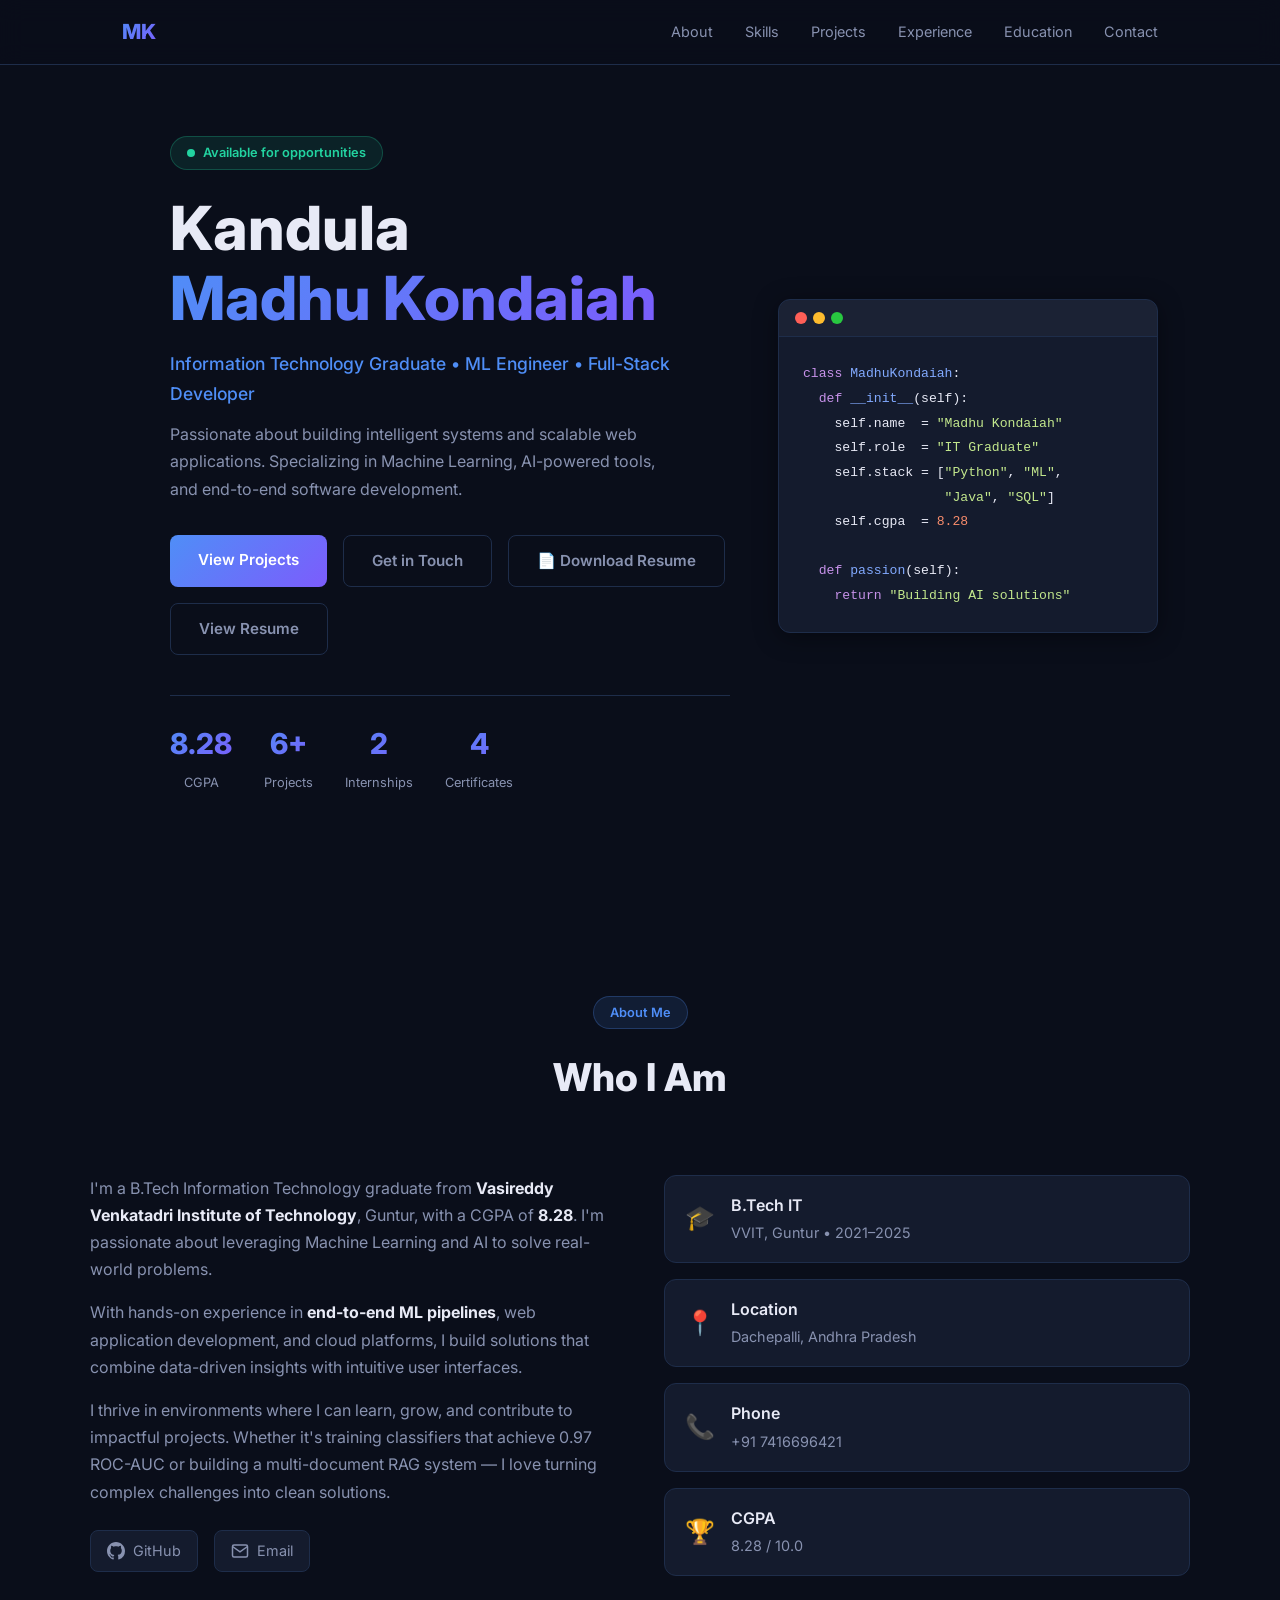
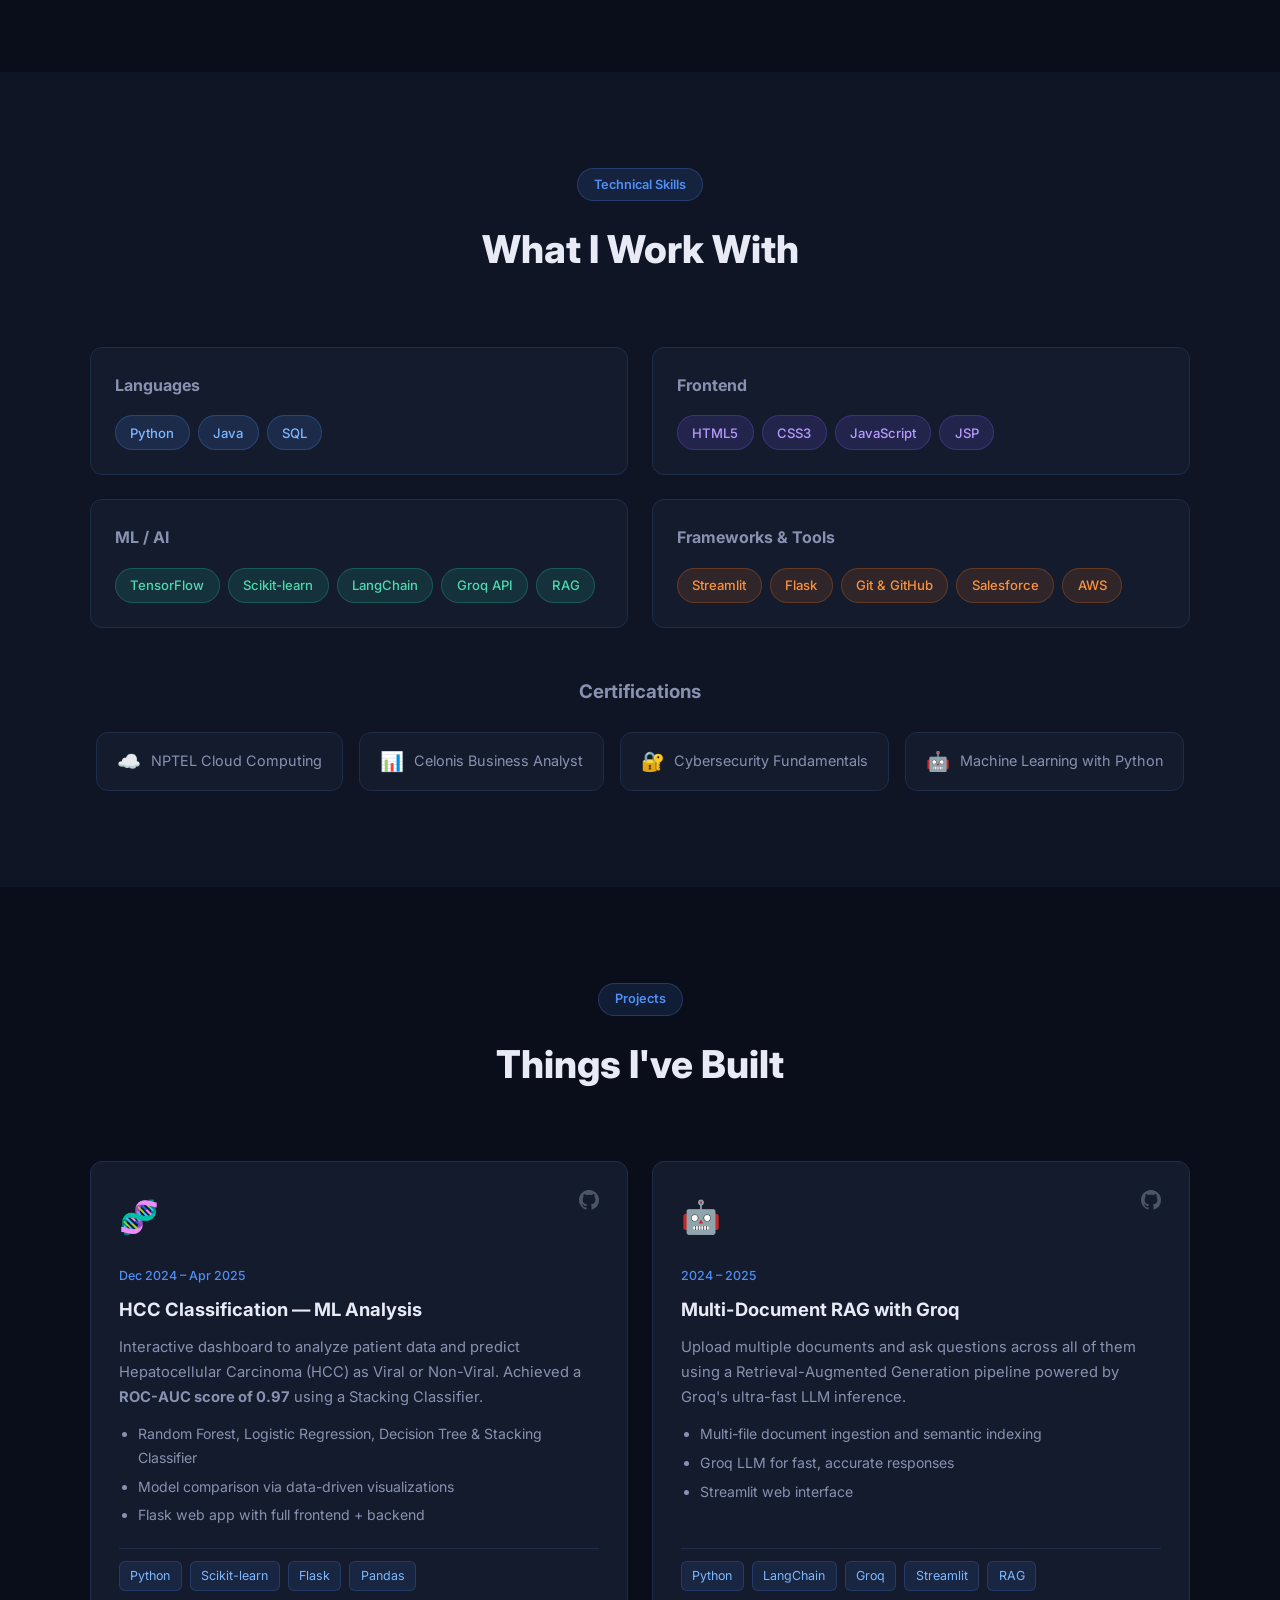
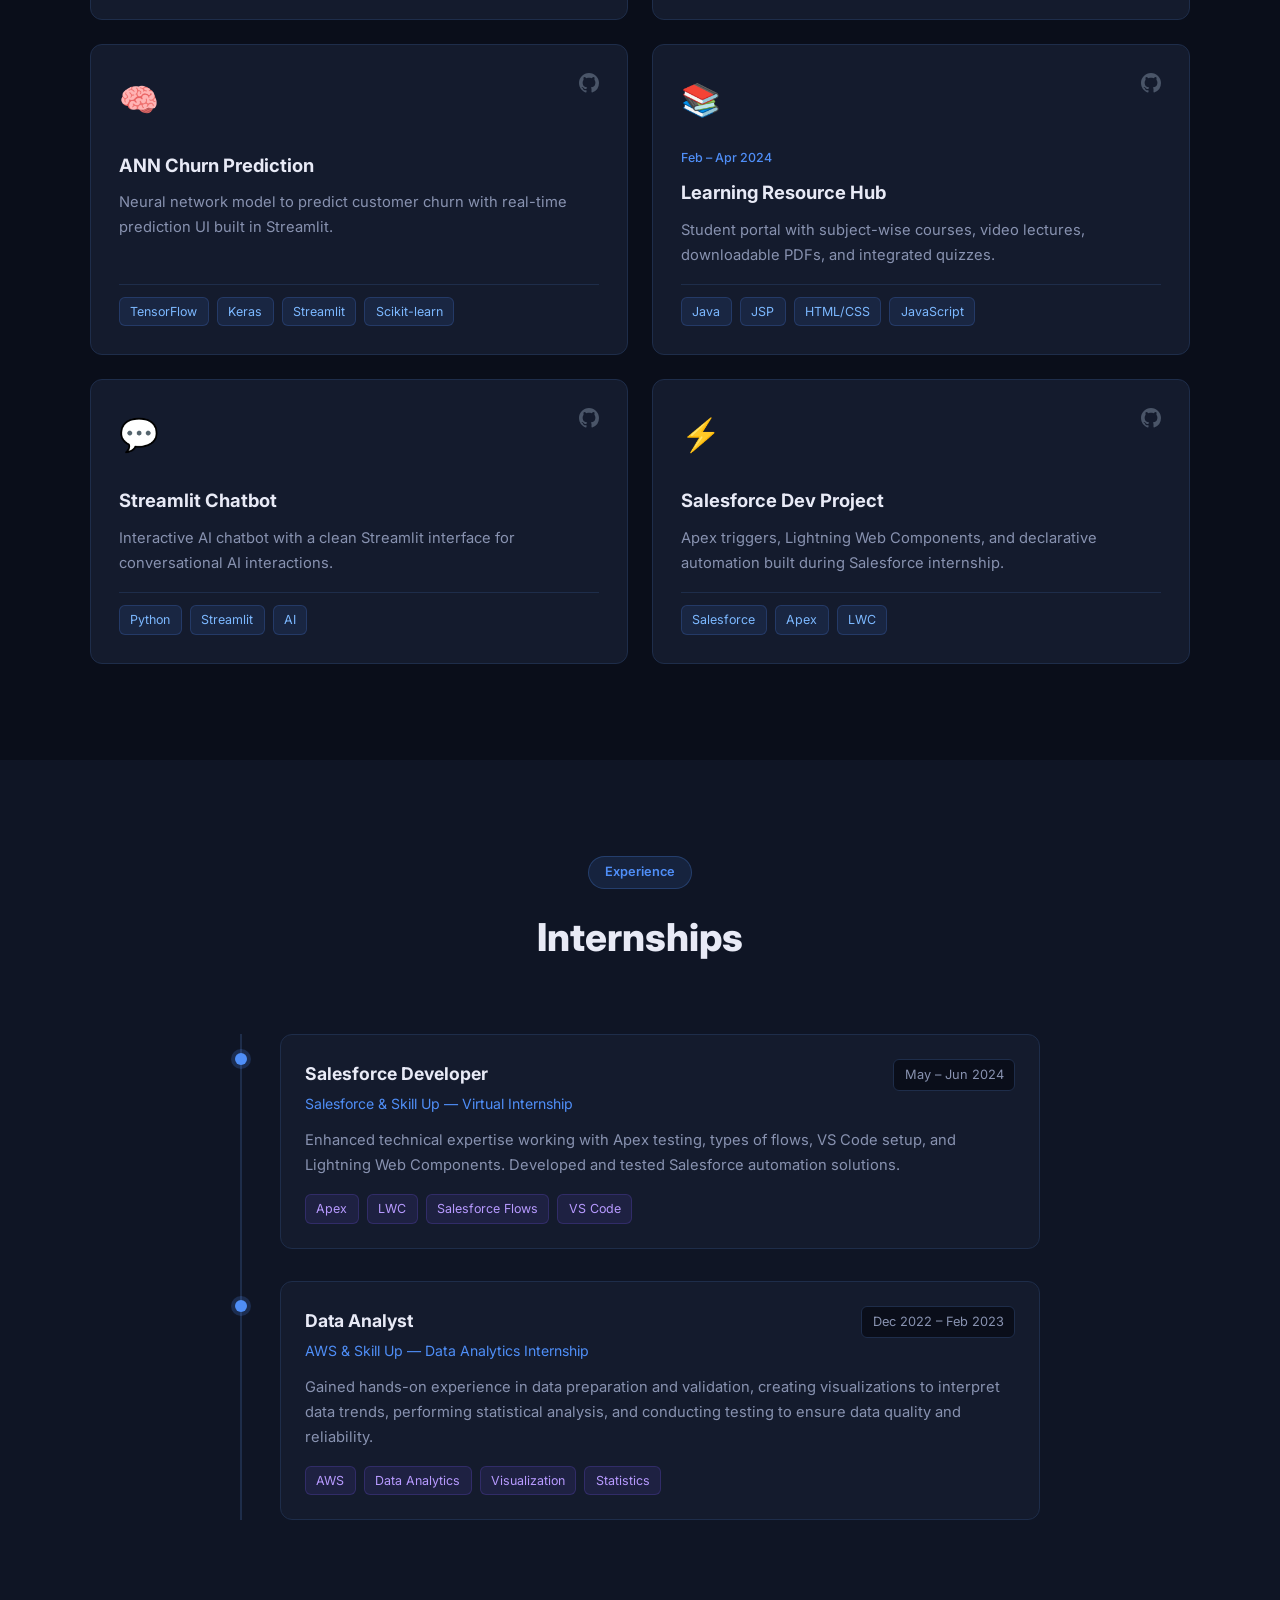
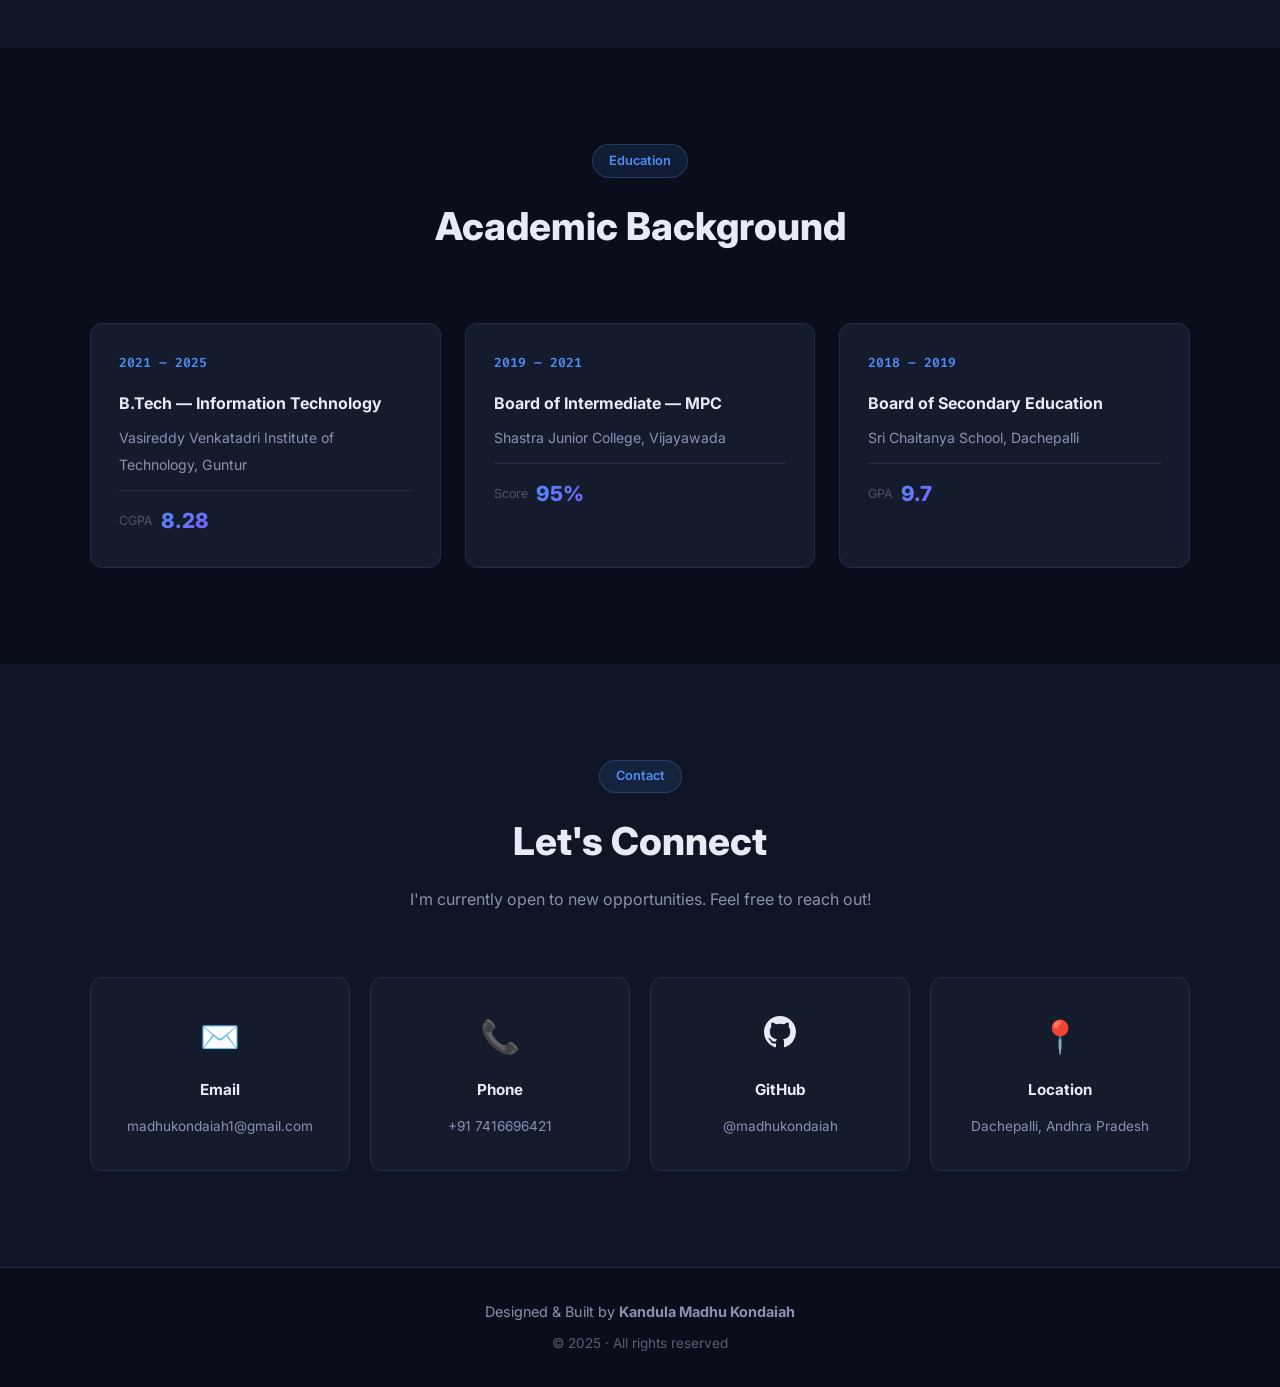
==== commit 72517515: "Add resume page, PDF download, and updated skills/projects" ====
--- a/index.html
+++ b/index.html
@@ -45,6 +45,8 @@
       <div class="hero-btns">
         <a href="#projects" class="btn btn-primary">View Projects</a>
         <a href="#contact" class="btn btn-outline">Get in Touch</a>
+        <a href="Kandula_Madhu_Kondaiah_Resume.pdf" download class="btn btn-outline">📄 Download Resume</a>
+        <a href="resume.html" class="btn btn-outline">View Resume</a>
       </div>
       <div class="hero-stats">
         <div class="stat"><span>8.28</span><small>CGPA</small></div>
